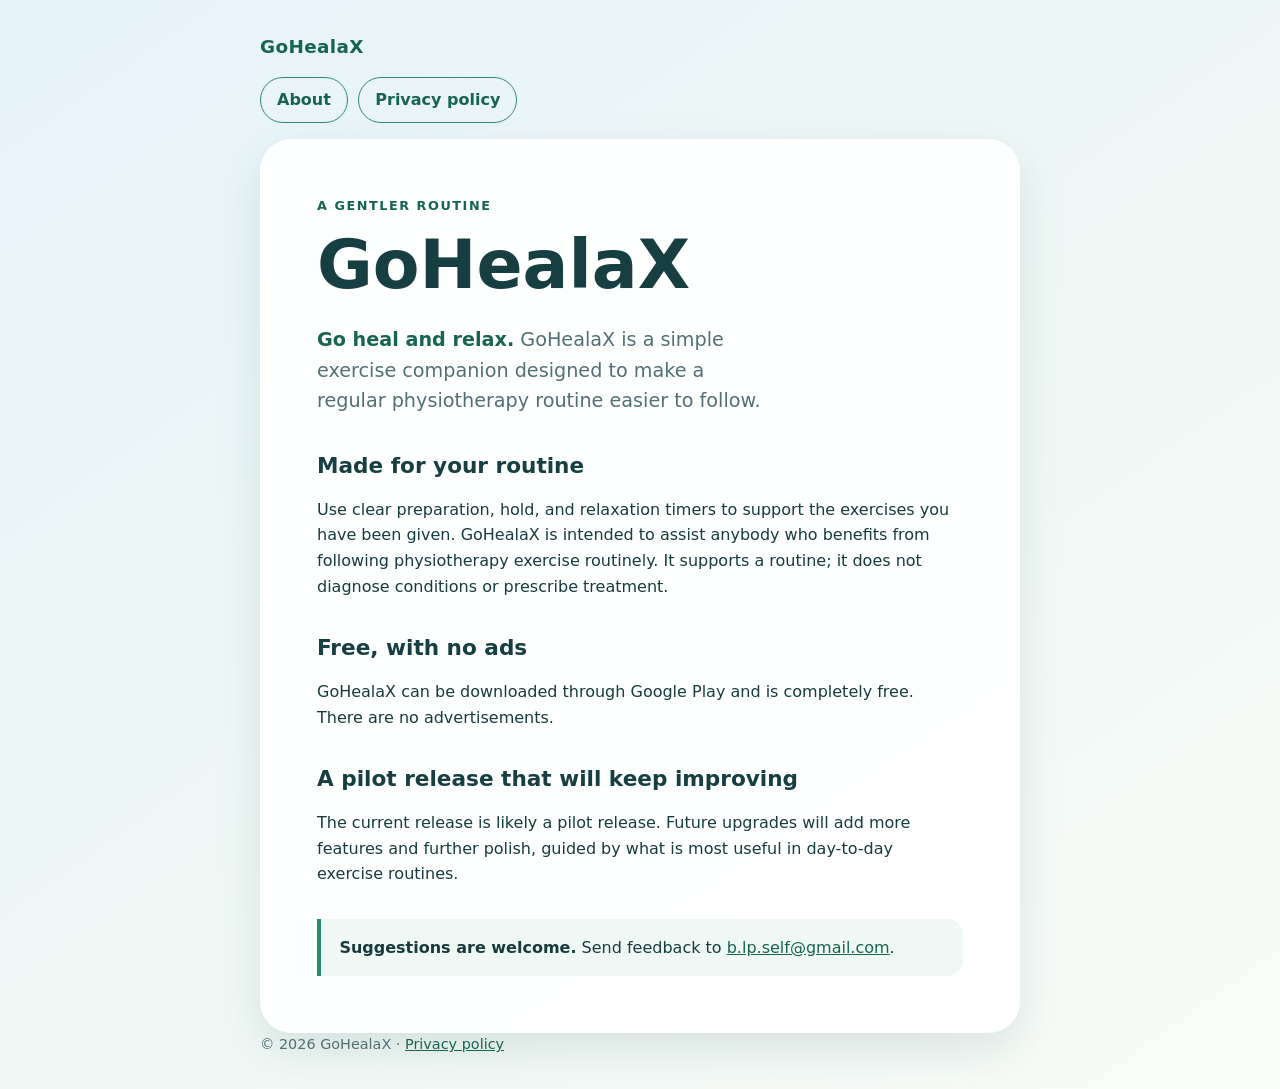
==== site/About.html @ 776094ef "chore: move shared artifacts to canonical monorepo locations Pure moves (git mv) so history follows " ====
<!doctype html>
<html lang="en">
<head>
  <meta charset="utf-8">
  <meta name="viewport" content="width=device-width, initial-scale=1">
  <meta name="description" content="GoHealaX is a free, ad-free physiotherapy exercise companion.">
  <title>GoHealaX — Go heal and relax</title>
  <link rel="stylesheet" href="site.css">
</head>
<body>
  <header class="shell">
    <a class="brand" href="About.html" aria-label="GoHealaX home">GoHealaX</a>
    <nav aria-label="Site navigation">
      <a class="button" href="About.html" aria-current="page">About</a>
      <a class="button" href="privacy-policy.html">Privacy policy</a>
    </nav>
  </header>

  <main class="shell">
    <p class="eyebrow">A gentler routine</p>
    <h1>GoHealaX</h1>
    <p class="lead"><span class="meaning">Go heal and relax.</span> GoHealaX is a simple exercise companion designed to make a regular physiotherapy routine easier to follow.</p>

    <h2>Made for your routine</h2>
    <p>Use clear preparation, hold, and relaxation timers to support the exercises you have been given. GoHealaX is intended to assist anybody who benefits from following physiotherapy exercise routinely. It supports a routine; it does not diagnose conditions or prescribe treatment.</p>

    <h2>Free, with no ads</h2>
    <p>GoHealaX can be downloaded through Google Play and is completely free. There are no advertisements.</p>

    <h2>A pilot release that will keep improving</h2>
    <p>The current release is likely a pilot release. Future upgrades will add more features and further polish, guided by what is most useful in day-to-day exercise routines.</p>

    <div class="note">
      <strong>Suggestions are welcome.</strong> Send feedback to <a href="mailto:b.lp.self@gmail.com">b.lp.self@gmail.com</a>.
    </div>
  </main>

  <footer class="shell">© 2026 GoHealaX · <a href="privacy-policy.html">Privacy policy</a></footer>
</body>
</html>
---- site/site.css ----
:root {
  color-scheme: light;
  --ink: #173b3d;
  --muted: #527073;
  --surface: #ffffff;
  --mist: #eff8f5;
  --sky: #e6f3fa;
  --leaf: #2b8c72;
  --leaf-dark: #176451;
  --line: #d1e7df;
}

* { box-sizing: border-box; }

body {
  min-width: 320px;
  margin: 0;
  color: var(--ink);
  background: linear-gradient(145deg, var(--sky), var(--mist) 55%, #f9fcf8);
  font-family: system-ui, -apple-system, BlinkMacSystemFont, "Segoe UI", sans-serif;
  line-height: 1.6;
}

.shell { width: min(100% - 2rem, 760px); margin: 0 auto; }

header { padding: 2rem 0 1rem; }

.brand {
  color: var(--leaf-dark);
  font-size: 1.15rem;
  font-weight: 800;
  letter-spacing: 0.02em;
  text-decoration: none;
}

nav { display: flex; flex-wrap: wrap; gap: 0.65rem; margin-top: 1rem; }

.button {
  display: inline-block;
  padding: 0.55rem 1rem;
  border: 1px solid var(--leaf);
  border-radius: 999px;
  color: var(--leaf-dark);
  font-weight: 700;
  text-decoration: none;
}

.button:hover, .button:focus-visible { background: #dff3eb; }

main {
  margin: 1rem auto 3rem;
  padding: clamp(1.5rem, 5vw, 3.5rem);
  border: 1px solid rgba(255, 255, 255, 0.8);
  border-radius: 2rem;
  background: rgba(255, 255, 255, 0.93);
  box-shadow: 0 18px 44px rgba(41, 102, 94, 0.14);
}

.eyebrow {
  margin: 0 0 0.5rem;
  color: var(--leaf-dark);
  font-size: 0.8rem;
  font-weight: 800;
  letter-spacing: 0.12em;
  text-transform: uppercase;
}

h1, h2 { color: #173f42; line-height: 1.2; }
h1 { margin: 0; font-size: clamp(2.25rem, 8vw, 4.25rem); }
h2 { margin-top: 2.25rem; font-size: 1.35rem; }
p, li { max-width: 65ch; }
.lead { max-width: 37ch; color: var(--muted); font-size: 1.2rem; }
.meaning { color: var(--leaf-dark); font-weight: 750; }

.note {
  margin-top: 2rem;
  padding: 1rem 1.15rem;
  border-left: 4px solid var(--leaf);
  border-radius: 0 1rem 1rem 0;
  background: var(--mist);
}

a { color: var(--leaf-dark); }
footer { padding-bottom: 2rem; color: var(--muted); font-size: 0.9rem; }
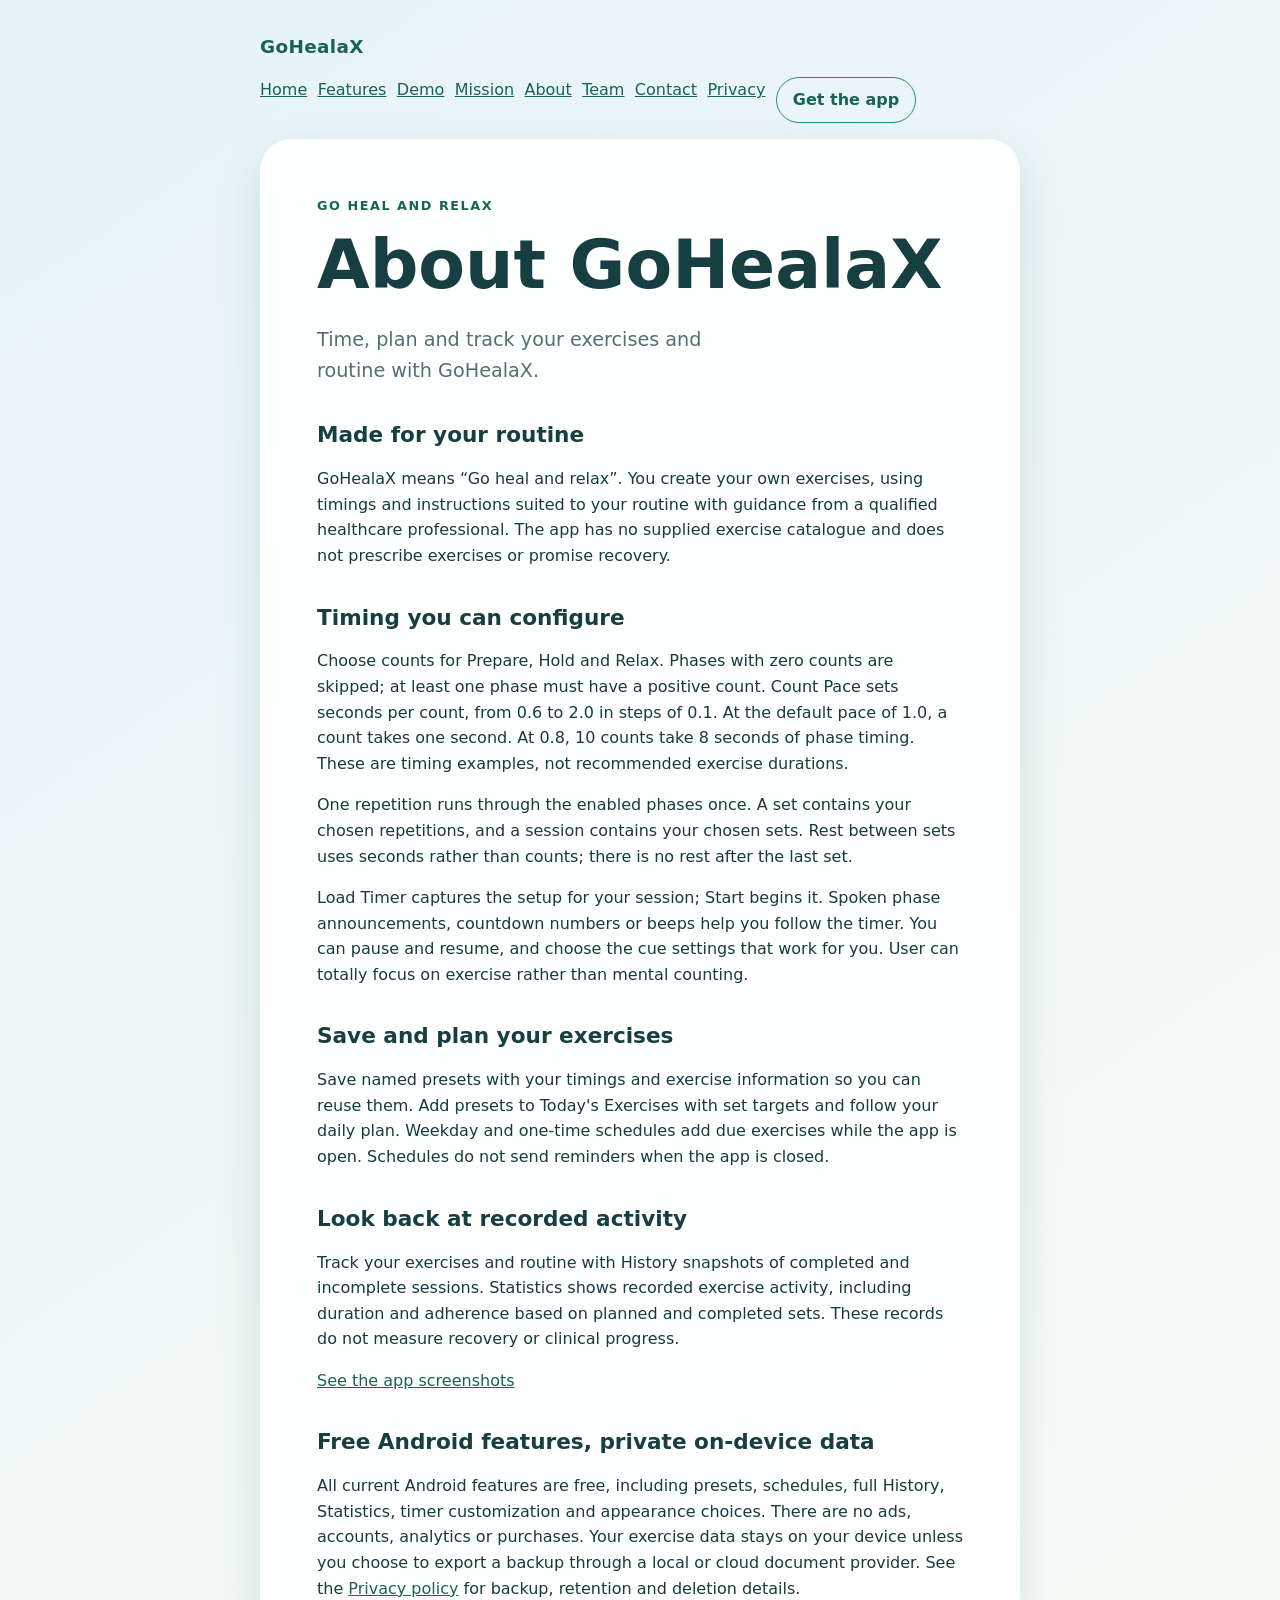
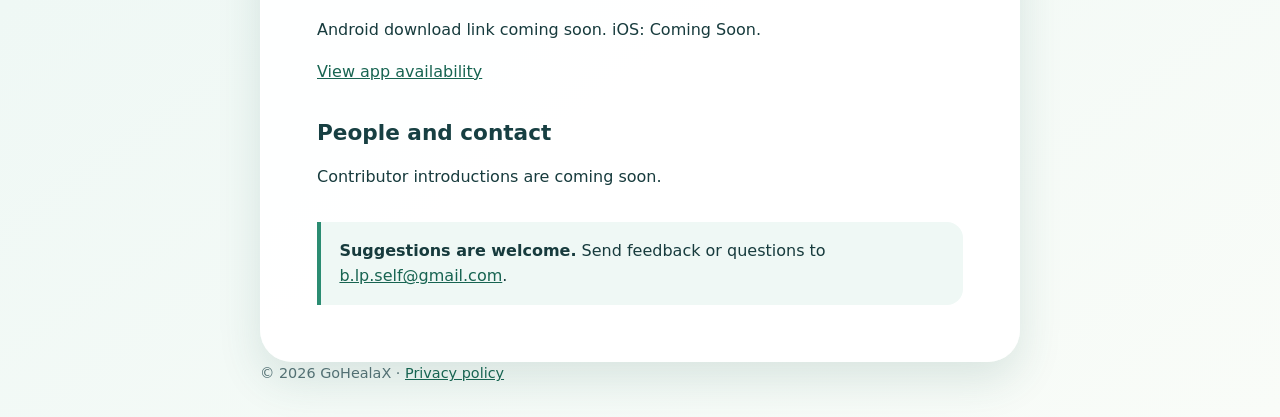
==== commit 83bd25d5: "feat(web): implement WEB-03 content and screenshot gallery - Expand product explanations and About w" ====
--- a/site/About.html
+++ b/site/About.html
@@ -3,38 +3,61 @@
 <head>
   <meta charset="utf-8">
   <meta name="viewport" content="width=device-width, initial-scale=1">
-  <meta name="description" content="GoHealaX is a free, ad-free physiotherapy exercise companion.">
-  <title>GoHealaX — Go heal and relax</title>
+  <meta name="description" content="Learn how GoHealaX supports your own exercise routine with configurable timing, presets, daily plans and recorded activity. All current Android features are free.">
+  <title>About GoHealaX — Your exercise routine</title>
   <link rel="stylesheet" href="site.css">
 </head>
 <body>
   <header class="shell">
-    <a class="brand" href="About.html" aria-label="GoHealaX home">GoHealaX</a>
+    <a class="brand" href="index.html#home" aria-label="GoHealaX home">GoHealaX</a>
     <nav aria-label="Site navigation">
-      <a class="button" href="About.html" aria-current="page">About</a>
-      <a class="button" href="privacy-policy.html">Privacy policy</a>
+      <a href="index.html#home">Home</a>
+      <a href="index.html#features">Features</a>
+      <a href="index.html#demo">Demo</a>
+      <a href="index.html#mission">Mission</a>
+      <a href="About.html" aria-current="page">About</a>
+      <a href="index.html#team">Team</a>
+      <a href="index.html#contact">Contact</a>
+      <a href="privacy-policy.html">Privacy</a>
+      <a class="button primary" href="index.html#download">Get the app</a>
     </nav>
   </header>
 
   <main class="shell">
-    <p class="eyebrow">A gentler routine</p>
-    <h1>GoHealaX</h1>
-    <p class="lead"><span class="meaning">Go heal and relax.</span> GoHealaX is a simple exercise companion designed to make a regular physiotherapy routine easier to follow.</p>
+    <p class="eyebrow">Go heal and relax</p>
+    <h1>About GoHealaX</h1>
+    <p class="lead">Time, plan and track your exercises and routine with GoHealaX.</p>
 
     <h2>Made for your routine</h2>
-    <p>Use clear preparation, hold, and relaxation timers to support the exercises you have been given. GoHealaX is intended to assist anybody who benefits from following physiotherapy exercise routinely. It supports a routine; it does not diagnose conditions or prescribe treatment.</p>
+    <p>GoHealaX means “Go heal and relax”. You create your own exercises, using timings and instructions suited to your routine with guidance from a qualified healthcare professional. The app has no supplied exercise catalogue and does not prescribe exercises or promise recovery.</p>
 
-    <h2>Free, with no ads</h2>
-    <p>GoHealaX can be downloaded through Google Play and is completely free. There are no advertisements.</p>
+    <h2>Timing you can configure</h2>
+    <p>Choose counts for Prepare, Hold and Relax. Phases with zero counts are skipped; at least one phase must have a positive count. Count Pace sets seconds per count, from 0.6 to 2.0 in steps of 0.1. At the default pace of 1.0, a count takes one second. At 0.8, 10 counts take 8 seconds of phase timing. These are timing examples, not recommended exercise durations.</p>
+    <p>One repetition runs through the enabled phases once. A set contains your chosen repetitions, and a session contains your chosen sets. Rest between sets uses seconds rather than counts; there is no rest after the last set.</p>
+    <p>Load Timer captures the setup for your session; Start begins it. Spoken phase announcements, countdown numbers or beeps help you follow the timer. You can pause and resume, and choose the cue settings that work for you. User can totally focus on exercise rather than mental counting.</p>
 
-    <h2>A pilot release that will keep improving</h2>
-    <p>The current release is likely a pilot release. Future upgrades will add more features and further polish, guided by what is most useful in day-to-day exercise routines.</p>
+    <h2>Save and plan your exercises</h2>
+    <p>Save named presets with your timings and exercise information so you can reuse them. Add presets to Today's Exercises with set targets and follow your daily plan. Weekday and one-time schedules add due exercises while the app is open. Schedules do not send reminders when the app is closed.</p>
 
+    <h2>Look back at recorded activity</h2>
+    <p>Track your exercises and routine with History snapshots of completed and incomplete sessions. Statistics shows recorded exercise activity, including duration and adherence based on planned and completed sets. These records do not measure recovery or clinical progress.</p>
+
+    <p><a href="index.html#screenshots-title">See the app screenshots</a></p>
+
+    <h2>Free Android features, private on-device data</h2>
+    <p>All current Android features are free, including presets, schedules, full History, Statistics, timer customization and appearance choices. There are no ads, accounts, analytics or purchases. Your exercise data stays on your device unless you choose to export a backup through a local or cloud document provider. See the <a href="privacy-policy.html">Privacy policy</a> for backup, retention and deletion details.</p>
+    <p>Android download link coming soon. iOS: Coming Soon.</p>
+    <p><a href="index.html#download">View app availability</a></p>
+
+    <h2>People and contact</h2>
+    <!-- Contributor edits: replace this placeholder only with owner-supplied, reviewed names and details. -->
+    <p>Contributor introductions are coming soon.</p>
     <div class="note">
-      <strong>Suggestions are welcome.</strong> Send feedback to <a href="mailto:b.lp.self@gmail.com">b.lp.self@gmail.com</a>.
+      <strong>Suggestions are welcome.</strong> Send feedback or questions to <a href="mailto:b.lp.self@gmail.com">b.lp.self@gmail.com</a>.
     </div>
   </main>
 
+  <!-- Social edits: add links only after real destinations are supplied and verified. -->
   <footer class="shell">© 2026 GoHealaX · <a href="privacy-policy.html">Privacy policy</a></footer>
 </body>
 </html>
--- a/site/site.css
+++ b/site/site.css
@@ -82,3 +82,93 @@
 
 a { color: var(--leaf-dark); }
 footer { padding-bottom: 2rem; color: var(--muted); font-size: 0.9rem; }
+
+/* WEB-02 landing: tokens and base; scoped to preserve standalone legal pages. */
+.landing { --accent: #135c4c; background: #fcfdfb; overflow-wrap: anywhere; }
+.landing .container { width: min(calc(100% - 2rem), 72rem); margin-inline: auto; }
+.landing a:focus-visible { outline: 3px solid #135c4c; outline-offset: 5px; }
+.landing h2 { margin: 0 0 1rem; font-size: clamp(1.8rem, 4vw, 2.6rem); letter-spacing: -0.035em; }
+.landing h3 { line-height: 1.3; }
+.landing .eyebrow { letter-spacing: 0.1em; }
+.landing .section { padding-block: clamp(2.5rem, 6vw, 5rem); }
+.landing section { scroll-margin-top: 1rem; }
+.visually-hidden, .skip-link:not(:focus) { position: absolute; width: 1px; height: 1px; padding: 0; overflow: hidden; clip-path: inset(50%); white-space: nowrap; }
+.skip-link:focus { position: absolute; z-index: 10; left: 1rem; top: 1rem; padding: 1rem; background: white; }
+
+/* Layout */
+.landing .site-header { padding-block: 1.5rem; display: flex; flex-wrap: wrap; align-items: center; gap: 1rem 2rem; }
+.landing nav { gap: 0.7rem 1rem; align-items: center; margin: 0; }
+.landing nav a { font-size: 0.875rem; text-decoration: none; font-weight: 650; }
+.landing nav a:hover { text-decoration: underline; }
+.landing main { margin: 0; padding: 0; border: 0; border-radius: 0; background: transparent; box-shadow: none; }
+.landing .hero { display: grid; background: #eff5f1; border-radius: 1.5rem; overflow: hidden; }
+.landing .hero-copy { padding: clamp(1.5rem, 4vw, 3.5rem); align-self: center; }
+.landing h1 { font-size: clamp(2.8rem, 5.5vw, 4.7rem); line-height: 1.08; letter-spacing: -0.055em; }
+.landing .lead { font-size: 1.1rem; margin-block: 1.5rem; }
+.landing .hero-photo { margin: 0; min-width: 0; background: #e5eee8; }
+.landing .hero-photo picture { display: block; }
+.landing .hero-photo img { display: block; width: 100%; height: auto; aspect-ratio: 1 / 1; object-fit: cover; object-position: 50% 85%; }
+.landing figcaption { padding: 0.55rem 1rem; font-size: 0.75rem; color: #36524c; }
+.landing .benefit-grid, .landing .feature-grid, .landing .mission-grid { display: grid; gap: 1.5rem; }
+.landing .benefits { border-bottom: 1px solid var(--line); }
+.landing .benefits h3 { margin-bottom: 0.4rem; font-size: 1.1rem; }
+.landing .benefits p { margin: 0; color: var(--muted); }
+.landing .mission { background: #eff7f3; }
+.landing .contact { display: flex; flex-wrap: wrap; gap: 1rem 3rem; align-items: center; justify-content: space-between; }
+
+/* Components */
+.landing .brand { display: inline-flex; align-items: center; gap: 0.5rem; }
+.landing .brand-mark { display: inline-grid; place-items: center; width: 2rem; height: 2rem; border-radius: 50%; background: var(--accent); color: white; font-family: Georgia, serif; font-size: 1.6rem; font-style: italic; line-height: 1; }
+.landing .button { padding: 0.75rem 1.25rem; border-color: var(--accent); }
+.landing .primary { background: var(--accent); color: white; }
+.landing .primary:hover, .landing .primary:focus-visible { background: #0c483b; }
+.landing .availability { font-size: 0.8rem; color: #36524c; margin-top: 1rem; }
+.landing .step { display: inline-block; color: var(--accent); font-size: 0.8rem; border-bottom: 2px solid #a8d2c5; padding-bottom: 0.3rem; }
+.landing .demo-placeholder { margin-top: 2rem; padding: clamp(2rem, 8vw, 5rem) 1.5rem; text-align: center; border: 1px solid var(--line); border-radius: 1rem; background: radial-gradient(ellipse at top, #e0eee8, #f3f7f4); }
+.landing .demo-placeholder p { margin-inline: auto; }
+.landing .demo-symbol { display: inline-grid; place-items: center; width: 3.5rem; height: 3.5rem; font-size: 2rem; border: 1px solid #8eafa4; border-radius: 50%; color: var(--accent); }
+.landing .text-link { font-weight: 700; text-underline-offset: 0.3em; }
+.landing .feature { border: 1px solid var(--line); border-radius: 1rem; padding: 1.75rem; background: white; }
+.landing .feature-label { color: var(--accent); font-size: 0.8rem; }
+.landing .feature h3 { margin-block: 0.6rem; }
+.landing .feature p { margin-bottom: 0; color: var(--muted); }
+.landing .download { padding-inline: clamp(1.5rem, 4vw, 3.5rem); border-radius: 1.5rem; background: #eaf2f8; display: grid; gap: 2rem; }
+.landing .platforms { display: grid; gap: 1rem; }
+.landing .platform { border: 1px solid #bbcec9; border-radius: 0.75rem; padding: 1rem 1.25rem; background: #ffffffb3; }
+.landing .platform h3, .landing .platform p { margin: 0; }
+.landing .platform p { margin-top: 0.25rem; font-size: 0.9rem; }
+.landing-footer { padding: 0 0 2rem; background: #cce5de; }
+.landing .footer-wave { display: block; width: 100%; height: 5rem; background: #fcfdfb; }
+.landing .footer-content { padding-block: 2rem; display: flex; flex-wrap: wrap; justify-content: space-between; gap: 1rem 3rem; }
+.landing .footer-content p { margin-block: 0.5rem; }
+.landing .photo-credit { font-size: 0.75rem; }
+
+/* Responsive overrides: content grows naturally at enlarged text sizes. */
+@media (min-width: 48rem) {
+  .landing .hero { grid-template-columns: 1fr 1fr; }
+  .landing .hero-photo picture { height: calc(100% - 3rem); }
+  .landing .hero-photo img { height: 100%; min-height: 32rem; }
+  .landing .benefit-grid, .landing .feature-grid { grid-template-columns: repeat(2, minmax(0, 1fr)); }
+  .landing .mission-grid { grid-template-columns: 1fr 1fr; gap: 4rem; }
+  .landing .platforms { grid-template-columns: 1fr 1fr; }
+}
+@media (min-width: 64rem) {
+  .landing .site-header { justify-content: space-between; }
+  .landing .benefit-grid { grid-template-columns: repeat(4, minmax(0, 1fr)); }
+  .landing .download { grid-template-columns: 1.3fr 1fr; align-items: center; }
+  .landing .platforms { grid-template-columns: 1fr; }
+}
+
+/* WEB-03: uncropped owner-provided app captures, readable at their native width. */
+.landing .app-gallery { margin-top: 3rem; }
+.landing .screenshot-grid { display: grid; gap: 1.5rem; grid-template-columns: minmax(0, 1fr); }
+.landing .app-screenshot { margin: 0; min-width: 0; max-width: 359px; justify-self: center; }
+.landing .app-screenshot img { display: block; width: 100%; height: auto; border: 1px solid var(--line); border-radius: 0.75rem; }
+.landing .app-screenshot figcaption { padding: 0.75rem 0; font-size: 0.85rem; }
+.landing .app-screenshot p { margin: 0.4rem 0 0; }
+@media (min-width: 48rem) {
+  .landing .screenshot-grid { grid-template-columns: repeat(2, minmax(0, 1fr)); }
+}
+@media (min-width: 64rem) {
+  .landing .screenshot-grid { grid-template-columns: repeat(4, minmax(0, 1fr)); }
+}
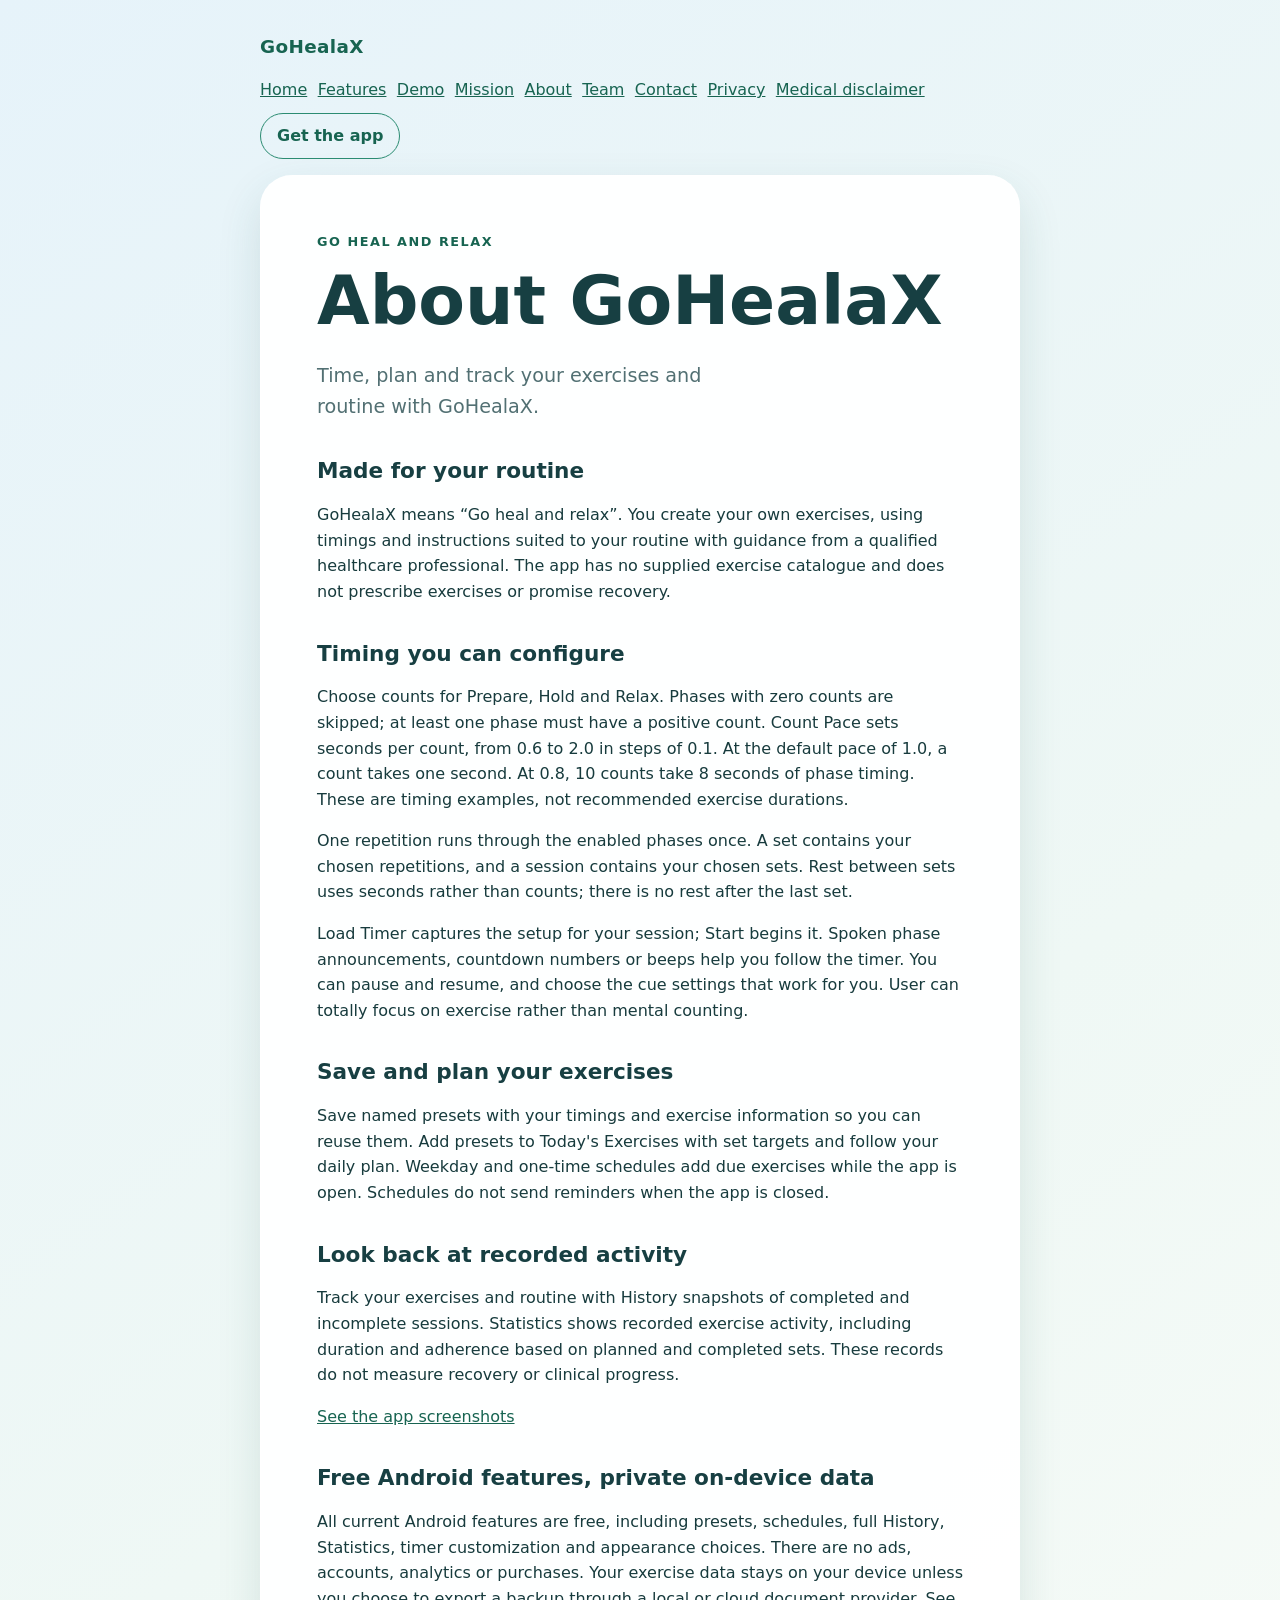
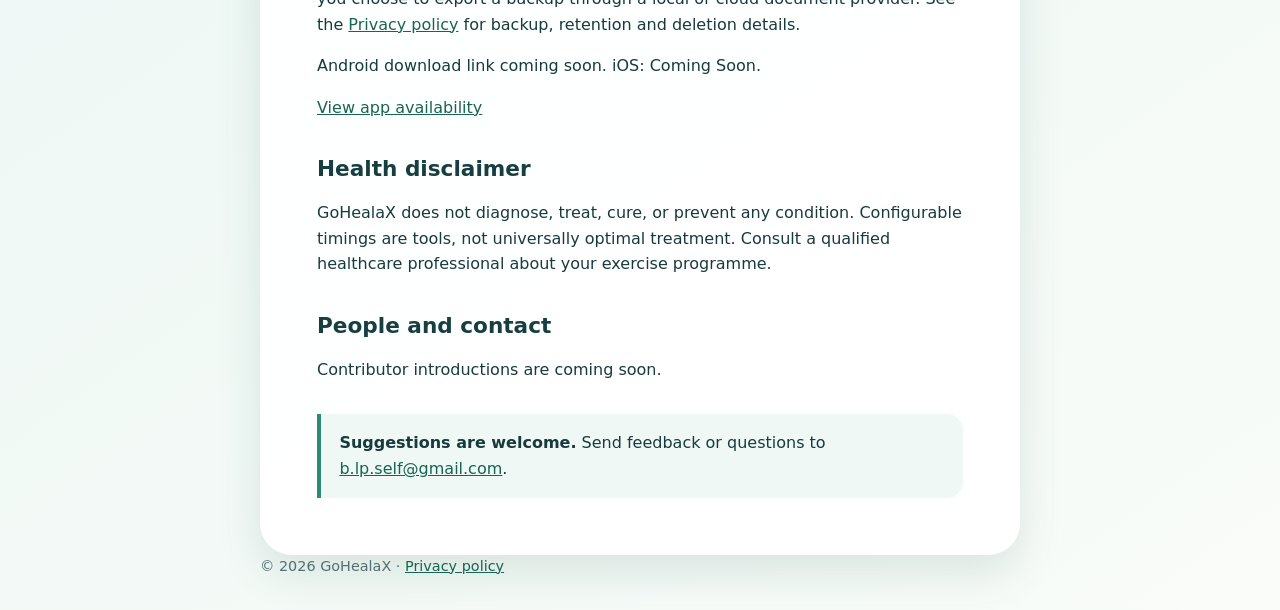
==== commit 199063bb: "feat(web): implement WEB-04 navigation, media support and legal pages - Add progressive mobile navig" ====
--- a/site/About.html
+++ b/site/About.html
@@ -10,7 +10,8 @@
 <body>
   <header class="shell">
     <a class="brand" href="index.html#home" aria-label="GoHealaX home">GoHealaX</a>
-    <nav aria-label="Site navigation">
+    <button type="button" class="button navigation-toggle" data-navigation-toggle hidden aria-expanded="false" aria-controls="site-navigation">Menu</button>
+    <nav id="site-navigation" aria-label="Site navigation">
       <a href="index.html#home">Home</a>
       <a href="index.html#features">Features</a>
       <a href="index.html#demo">Demo</a>
@@ -19,6 +20,7 @@
       <a href="index.html#team">Team</a>
       <a href="index.html#contact">Contact</a>
       <a href="privacy-policy.html">Privacy</a>
+      <a href="medical-disclaimer.html">Medical disclaimer</a>
       <a class="button primary" href="index.html#download">Get the app</a>
     </nav>
   </header>
@@ -49,6 +51,9 @@
     <p>Android download link coming soon. iOS: Coming Soon.</p>
     <p><a href="index.html#download">View app availability</a></p>
 
+    <h2>Health disclaimer</h2>
+    <p>GoHealaX does not diagnose, treat, cure, or prevent any condition. Configurable timings are tools, not universally optimal treatment. Consult a qualified healthcare professional about your exercise programme.</p>
+
     <h2>People and contact</h2>
     <!-- Contributor edits: replace this placeholder only with owner-supplied, reviewed names and details. -->
     <p>Contributor introductions are coming soon.</p>
@@ -59,5 +64,6 @@
 
   <!-- Social edits: add links only after real destinations are supplied and verified. -->
   <footer class="shell">© 2026 GoHealaX · <a href="privacy-policy.html">Privacy policy</a></footer>
+  <script type="module" src="site.js"></script>
 </body>
 </html>
--- a/site/site.css
+++ b/site/site.css
@@ -172,3 +172,15 @@
 @media (min-width: 64rem) {
   .landing .screenshot-grid { grid-template-columns: repeat(4, minmax(0, 1fr)); }
 }
+
+/* WEB-04: hidden always wins over flex/component styles. */
+[hidden] { display: none !important; }
+button { font: inherit; cursor: pointer; background: var(--surface); }
+button:disabled { cursor: default; }
+a:focus-visible, button:focus-visible { outline: 3px solid var(--leaf-dark); outline-offset: 4px; }
+.navigation-toggle { margin-left: 1rem; }
+.landing .demo-poster { display: block; width: min(100%, 180px); height: auto; margin: 0 auto 1rem; border-radius: 0.5rem; }
+.media-player iframe, .media-player video { display: block; width: 100%; aspect-ratio: 16 / 9; border: 0; margin-top: 1rem; }
+@media (max-width: 47.999rem) {
+  .landing .site-header nav { flex-basis: 100%; }
+}
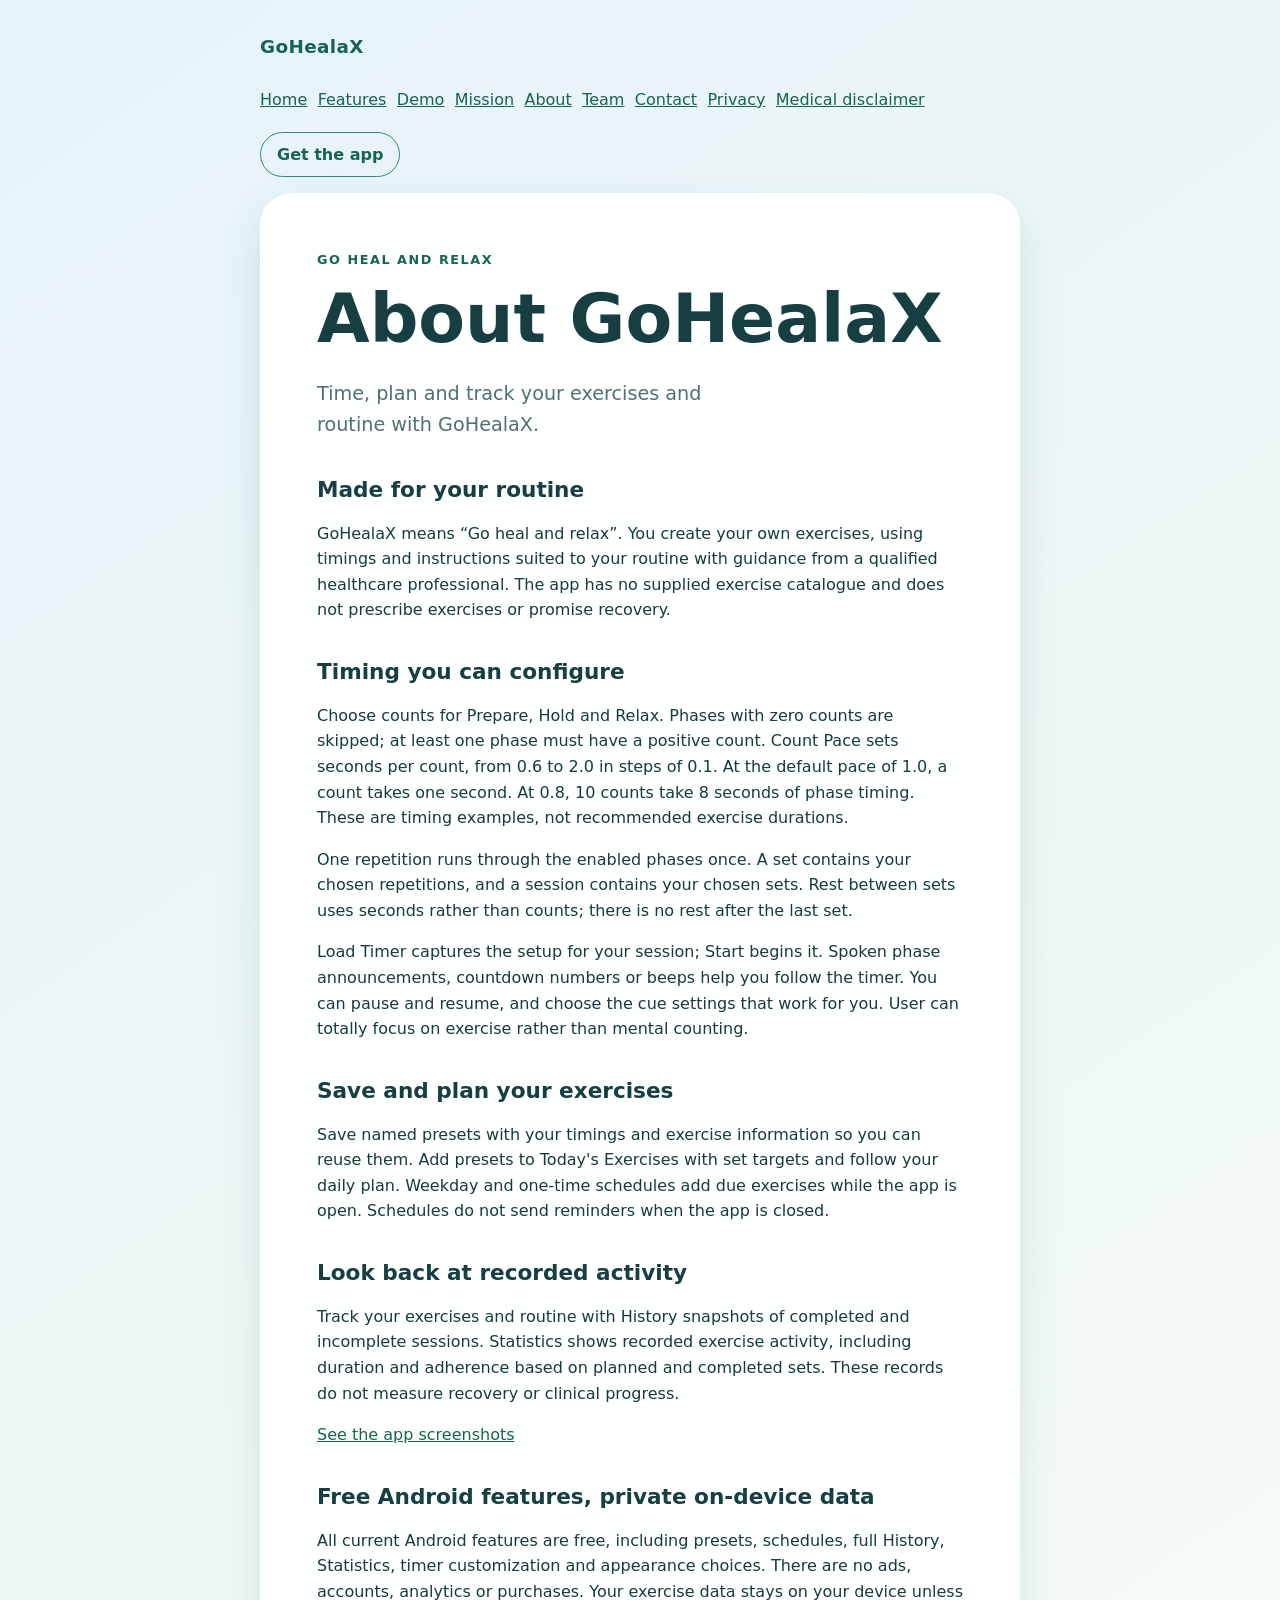
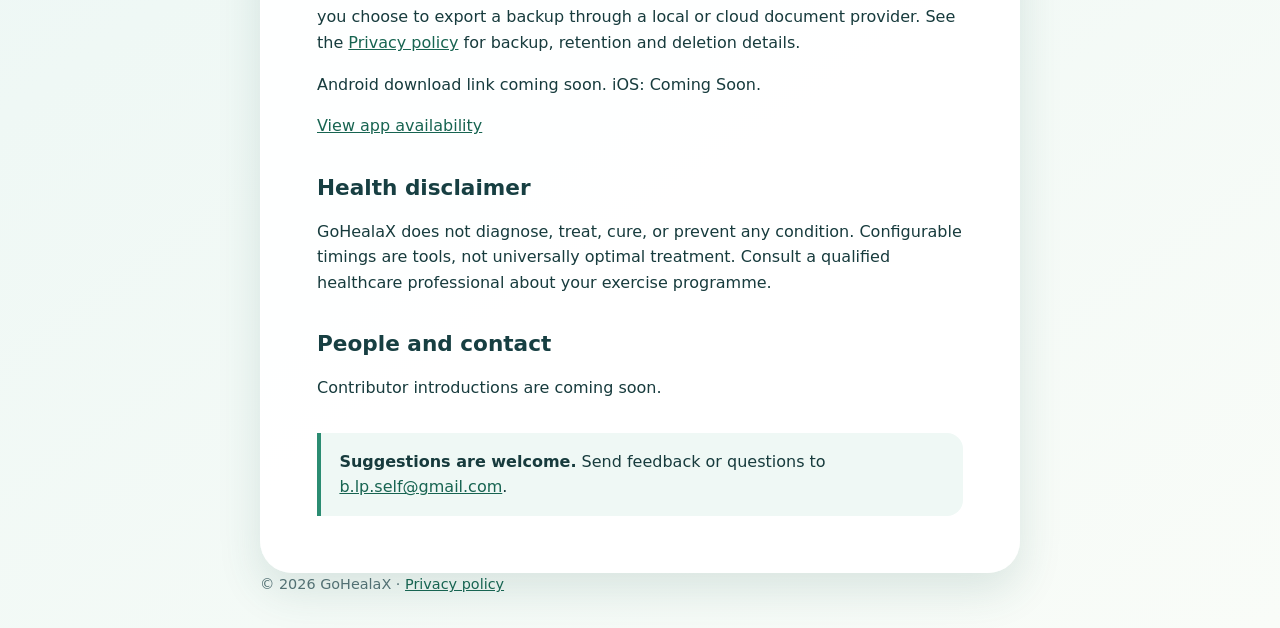
==== commit e3fada2f: "feat(web): complete WEB-05 quality and accessibility - Add canonical/social metadata, favicons, site" ====
--- a/site/About.html
+++ b/site/About.html
@@ -6,8 +6,24 @@
   <meta name="description" content="Learn how GoHealaX supports your own exercise routine with configurable timing, presets, daily plans and recorded activity. All current Android features are free.">
   <title>About GoHealaX — Your exercise routine</title>
   <link rel="stylesheet" href="site.css">
+  <link rel="canonical" href="https://gohealax.com/About.html">
+  <meta property="og:type" content="website">
+  <meta property="og:site_name" content="GoHealaX">
+  <meta property="og:title" content="About GoHealaX — Your exercise routine">
+  <meta property="og:description" content="Learn how GoHealaX supports your own exercise routine with configurable timing, presets, daily plans and recorded activity. All current Android features are free.">
+  <meta property="og:url" content="https://gohealax.com/About.html">
+  <meta property="og:image" content="https://gohealax.com/assets/social.png">
+  <meta property="og:image:width" content="1200">
+  <meta property="og:image:height" content="630">
+  <meta property="og:image:alt" content="GoHealaX. Make time for your routine. Time, plan and track your exercises.">
+  <meta name="twitter:card" content="summary_large_image">
+  <meta name="twitter:image:alt" content="GoHealaX. Make time for your routine. Time, plan and track your exercises.">
+  <link rel="icon" href="assets/favicon.svg" type="image/svg+xml">
+  <link rel="icon" href="assets/favicon.png" type="image/png" sizes="32x32">
+  <link rel="apple-touch-icon" href="assets/apple-touch-icon.png" sizes="180x180">
 </head>
 <body>
+  <a class="skip-link" href="#main">Skip to content</a>
   <header class="shell">
     <a class="brand" href="index.html#home" aria-label="GoHealaX home">GoHealaX</a>
     <button type="button" class="button navigation-toggle" data-navigation-toggle hidden aria-expanded="false" aria-controls="site-navigation">Menu</button>
@@ -25,7 +41,7 @@
     </nav>
   </header>
 
-  <main class="shell">
+  <main id="main" class="shell">
     <p class="eyebrow">Go heal and relax</p>
     <h1>About GoHealaX</h1>
     <p class="lead">Time, plan and track your exercises and routine with GoHealaX.</p>
--- a/site/site.css
+++ b/site/site.css
@@ -13,7 +13,7 @@
 * { box-sizing: border-box; }
 
 body {
-  min-width: 320px;
+  overflow-wrap: anywhere;
   margin: 0;
   color: var(--ink);
   background: linear-gradient(145deg, var(--sky), var(--mist) 55%, #f9fcf8);
@@ -93,7 +93,7 @@
 .landing .section { padding-block: clamp(2.5rem, 6vw, 5rem); }
 .landing section { scroll-margin-top: 1rem; }
 .visually-hidden, .skip-link:not(:focus) { position: absolute; width: 1px; height: 1px; padding: 0; overflow: hidden; clip-path: inset(50%); white-space: nowrap; }
-.skip-link:focus { position: absolute; z-index: 10; left: 1rem; top: 1rem; padding: 1rem; background: white; }
+.skip-link:focus { clip-path: none; width: auto; height: auto; white-space: normal; position: absolute; z-index: 10; left: 1rem; top: 1rem; padding: 1rem; background: white; }
 
 /* Layout */
 .landing .site-header { padding-block: 1.5rem; display: flex; flex-wrap: wrap; align-items: center; gap: 1rem 2rem; }
@@ -137,7 +137,7 @@
 .landing .platform { border: 1px solid #bbcec9; border-radius: 0.75rem; padding: 1rem 1.25rem; background: #ffffffb3; }
 .landing .platform h3, .landing .platform p { margin: 0; }
 .landing .platform p { margin-top: 0.25rem; font-size: 0.9rem; }
-.landing-footer { padding: 0 0 2rem; background: #cce5de; }
+.landing-footer { padding: 0 0 2rem; color: #36524c; background: #cce5de; }
 .landing .footer-wave { display: block; width: 100%; height: 5rem; background: #fcfdfb; }
 .landing .footer-content { padding-block: 2rem; display: flex; flex-wrap: wrap; justify-content: space-between; gap: 1rem 3rem; }
 .landing .footer-content p { margin-block: 0.5rem; }
@@ -184,3 +184,14 @@
 @media (max-width: 47.999rem) {
   .landing .site-header nav { flex-basis: 100%; }
 }
+
+/* WEB-05: reflow and focus remain readable on every page at enlarged text sizes. */
+.shell, .hero-copy, .mission-grid > *, .download > * { min-width: 0; }
+a, button { touch-action: manipulation; }
+nav a { min-height: 44px; display: inline-flex; align-items: center; }
+@media (prefers-reduced-motion: reduce) {
+  *, *::before, *::after { scroll-behavior: auto !important; animation: none !important; transition: none !important; }
+}
+@media (forced-colors: active) {
+  a:focus-visible, button:focus-visible { outline-color: Highlight; }
+}
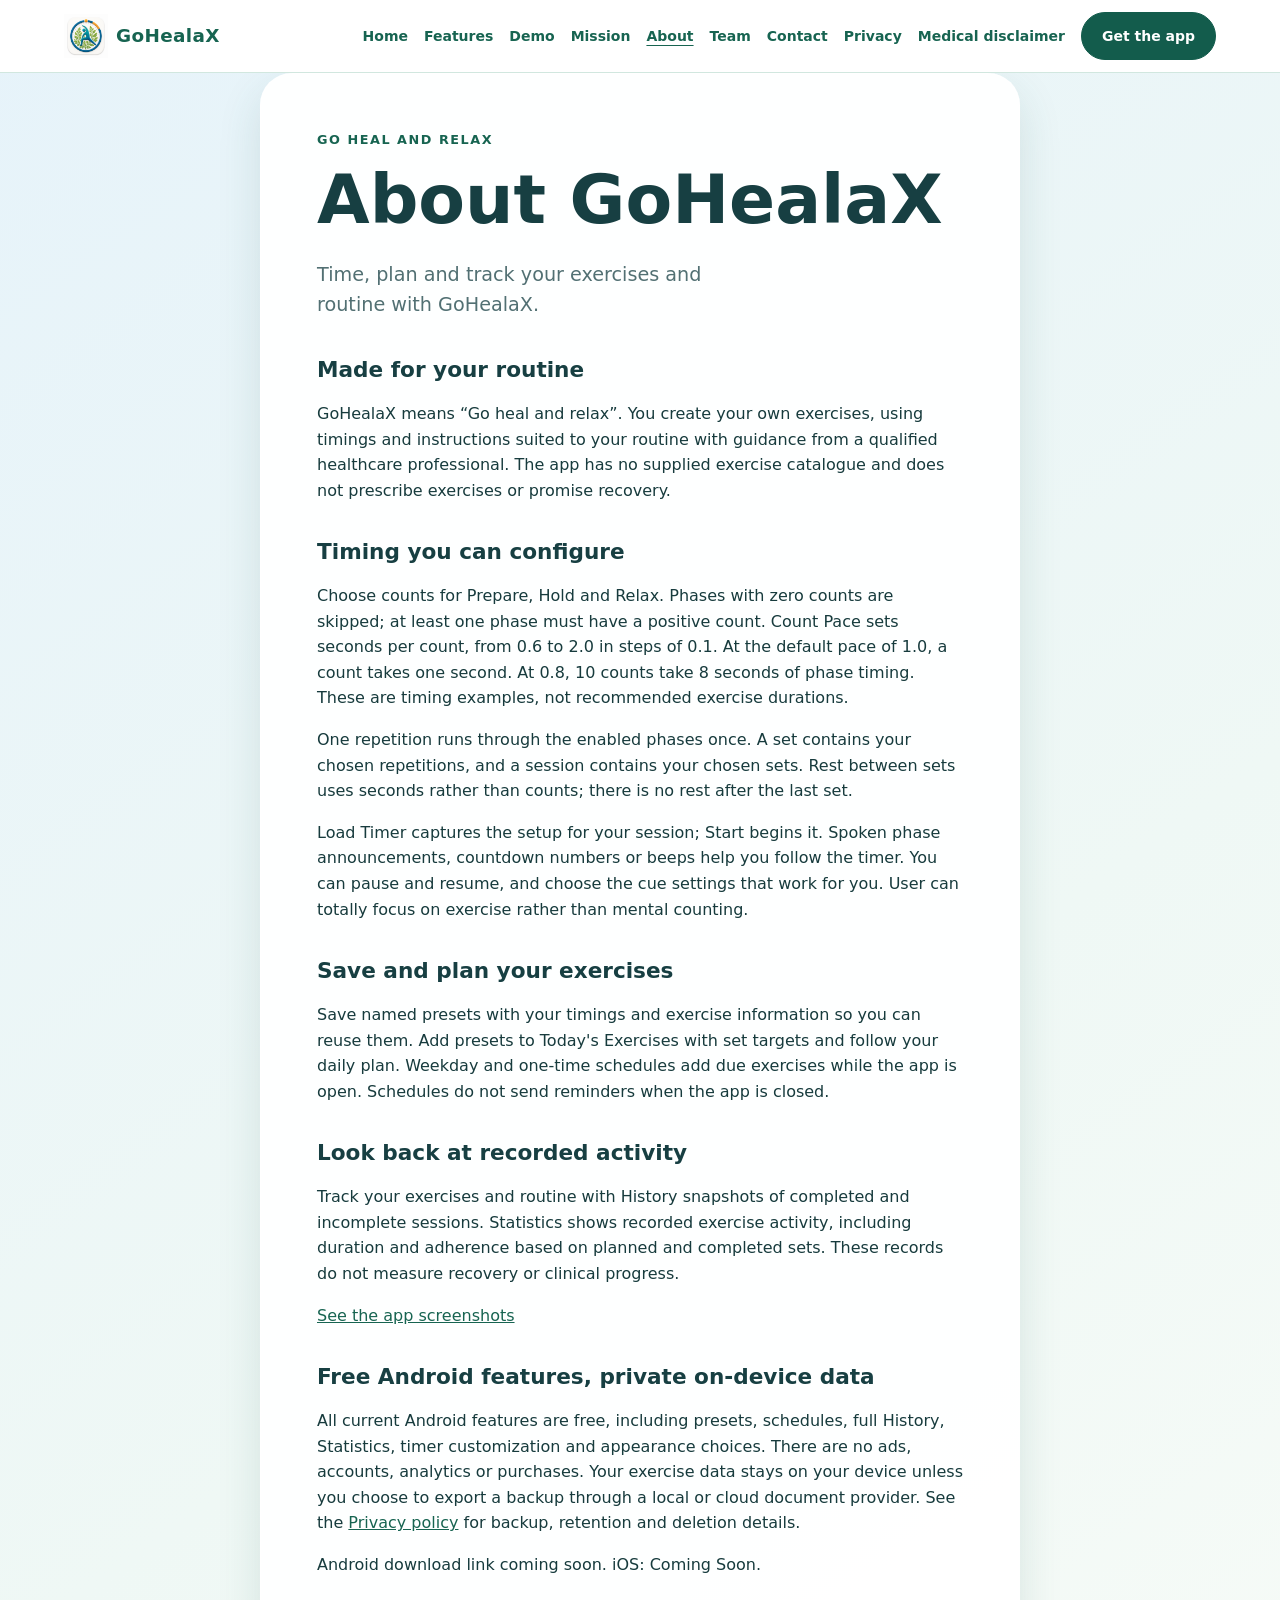
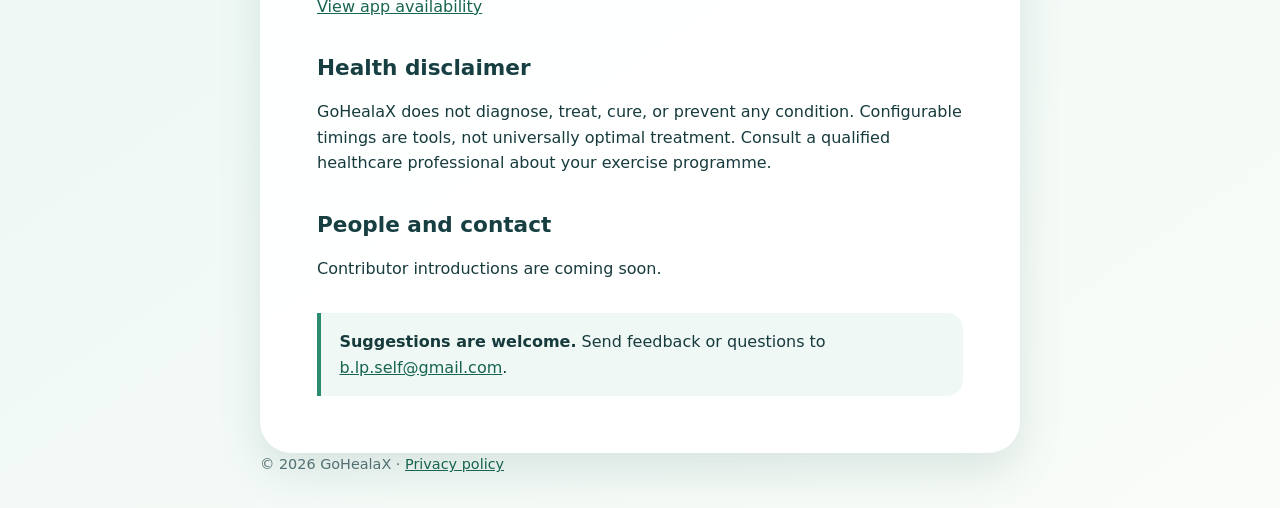
==== commit 7bf293f6: "feat(web): complete WEB-06 release preparation - Add deterministic export, package validation and ro" ====
--- a/site/About.html
+++ b/site/About.html
@@ -24,8 +24,8 @@
 </head>
 <body>
   <a class="skip-link" href="#main">Skip to content</a>
-  <header class="shell">
-    <a class="brand" href="index.html#home" aria-label="GoHealaX home">GoHealaX</a>
+  <header class="site-header">
+    <a class="brand" href="index.html#home" aria-label="GoHealaX home"><img class="brand-logo" src="assets/project-logo.png" alt="" width="1254" height="1254" loading="eager"> GoHealaX</a>
     <button type="button" class="button navigation-toggle" data-navigation-toggle hidden aria-expanded="false" aria-controls="site-navigation">Menu</button>
     <nav id="site-navigation" aria-label="Site navigation">
       <a href="index.html#home">Home</a>
--- a/site/site.css
+++ b/site/site.css
@@ -1,5 +1,6 @@
 :root {
   color-scheme: light;
+  --accent: #135c4c;
   --ink: #173b3d;
   --muted: #527073;
   --surface: #ffffff;
@@ -91,15 +92,15 @@
 .landing h3 { line-height: 1.3; }
 .landing .eyebrow { letter-spacing: 0.1em; }
 .landing .section { padding-block: clamp(2.5rem, 6vw, 5rem); }
-.landing section { scroll-margin-top: 1rem; }
+html { scroll-padding-top: calc(var(--header-height, min(24rem, 50svh)) + 1rem); }
 .visually-hidden, .skip-link:not(:focus) { position: absolute; width: 1px; height: 1px; padding: 0; overflow: hidden; clip-path: inset(50%); white-space: nowrap; }
-.skip-link:focus { clip-path: none; width: auto; height: auto; white-space: normal; position: absolute; z-index: 10; left: 1rem; top: 1rem; padding: 1rem; background: white; }
+.skip-link:focus { clip-path: none; width: auto; height: auto; white-space: normal; position: fixed; z-index: 30; left: 1rem; top: 1rem; padding: 1rem; background: white; }
 
 /* Layout */
-.landing .site-header { padding-block: 1.5rem; display: flex; flex-wrap: wrap; align-items: center; gap: 1rem 2rem; }
-.landing nav { gap: 0.7rem 1rem; align-items: center; margin: 0; }
-.landing nav a { font-size: 0.875rem; text-decoration: none; font-weight: 650; }
-.landing nav a:hover { text-decoration: underline; }
+.site-header { padding-block: 1.5rem; display: flex; flex-wrap: wrap; align-items: center; gap: 1rem 2rem; }
+.site-header nav { gap: 0.7rem 1rem; align-items: center; margin: 0; }
+.site-header nav a { font-size: 0.875rem; text-decoration: none; font-weight: 650; }
+.site-header nav a:hover { text-decoration: underline; }
 .landing main { margin: 0; padding: 0; border: 0; border-radius: 0; background: transparent; box-shadow: none; }
 .landing .hero { display: grid; background: #eff5f1; border-radius: 1.5rem; overflow: hidden; }
 .landing .hero-copy { padding: clamp(1.5rem, 4vw, 3.5rem); align-self: center; }
@@ -117,11 +118,11 @@
 .landing .contact { display: flex; flex-wrap: wrap; gap: 1rem 3rem; align-items: center; justify-content: space-between; }
 
 /* Components */
-.landing .brand { display: inline-flex; align-items: center; gap: 0.5rem; }
-.landing .brand-mark { display: inline-grid; place-items: center; width: 2rem; height: 2rem; border-radius: 50%; background: var(--accent); color: white; font-family: Georgia, serif; font-size: 1.6rem; font-style: italic; line-height: 1; }
-.landing .button { padding: 0.75rem 1.25rem; border-color: var(--accent); }
-.landing .primary { background: var(--accent); color: white; }
-.landing .primary:hover, .landing .primary:focus-visible { background: #0c483b; }
+.landing .brand, .site-header .brand { display: inline-flex; align-items: center; gap: 0.5rem; }
+.site-header .brand-logo { display: block; width: 2.75rem; height: 2.75rem; object-fit: contain; flex-shrink: 0; }
+.landing .button, .site-header .button { padding: 0.75rem 1.25rem; border-color: var(--accent); }
+.landing .primary, .site-header .primary { background: var(--accent); color: white; }
+.landing .primary:hover, .landing .primary:focus-visible, .site-header .primary:hover, .site-header .primary:focus-visible { background: #0c483b; }
 .landing .availability { font-size: 0.8rem; color: #36524c; margin-top: 1rem; }
 .landing .step { display: inline-block; color: var(--accent); font-size: 0.8rem; border-bottom: 2px solid #a8d2c5; padding-bottom: 0.3rem; }
 .landing .demo-placeholder { margin-top: 2rem; padding: clamp(2rem, 8vw, 5rem) 1.5rem; text-align: center; border: 1px solid var(--line); border-radius: 1rem; background: radial-gradient(ellipse at top, #e0eee8, #f3f7f4); }
@@ -153,7 +154,7 @@
   .landing .platforms { grid-template-columns: 1fr 1fr; }
 }
 @media (min-width: 64rem) {
-  .landing .site-header { justify-content: space-between; }
+  .site-header { justify-content: space-between; }
   .landing .benefit-grid { grid-template-columns: repeat(4, minmax(0, 1fr)); }
   .landing .download { grid-template-columns: 1.3fr 1fr; align-items: center; }
   .landing .platforms { grid-template-columns: 1fr; }
@@ -182,7 +183,7 @@
 .landing .demo-poster { display: block; width: min(100%, 180px); height: auto; margin: 0 auto 1rem; border-radius: 0.5rem; }
 .media-player iframe, .media-player video { display: block; width: 100%; aspect-ratio: 16 / 9; border: 0; margin-top: 1rem; }
 @media (max-width: 47.999rem) {
-  .landing .site-header nav { flex-basis: 100%; }
+  .site-header nav { flex-basis: 100%; }
 }
 
 /* WEB-05: reflow and focus remain readable on every page at enlarged text sizes. */
@@ -195,3 +196,17 @@
 @media (forced-colors: active) {
   a:focus-visible, button:focus-visible { outline-color: Highlight; }
 }
+
+/* Shared persistent header: legal content retains its readable narrow column. */
+.site-header {
+  position: sticky;
+  top: 0;
+  z-index: 20;
+  width: 100%;
+  padding: 0.75rem max(1rem, calc((100% - 72rem) / 2));
+  background: var(--surface);
+  border-bottom: 1px solid var(--line);
+  max-height: min(24rem, 50svh);
+  overflow-y: auto;
+}
+.site-header nav a[aria-current="page"] { text-decoration: underline; text-underline-offset: 0.3em; }
